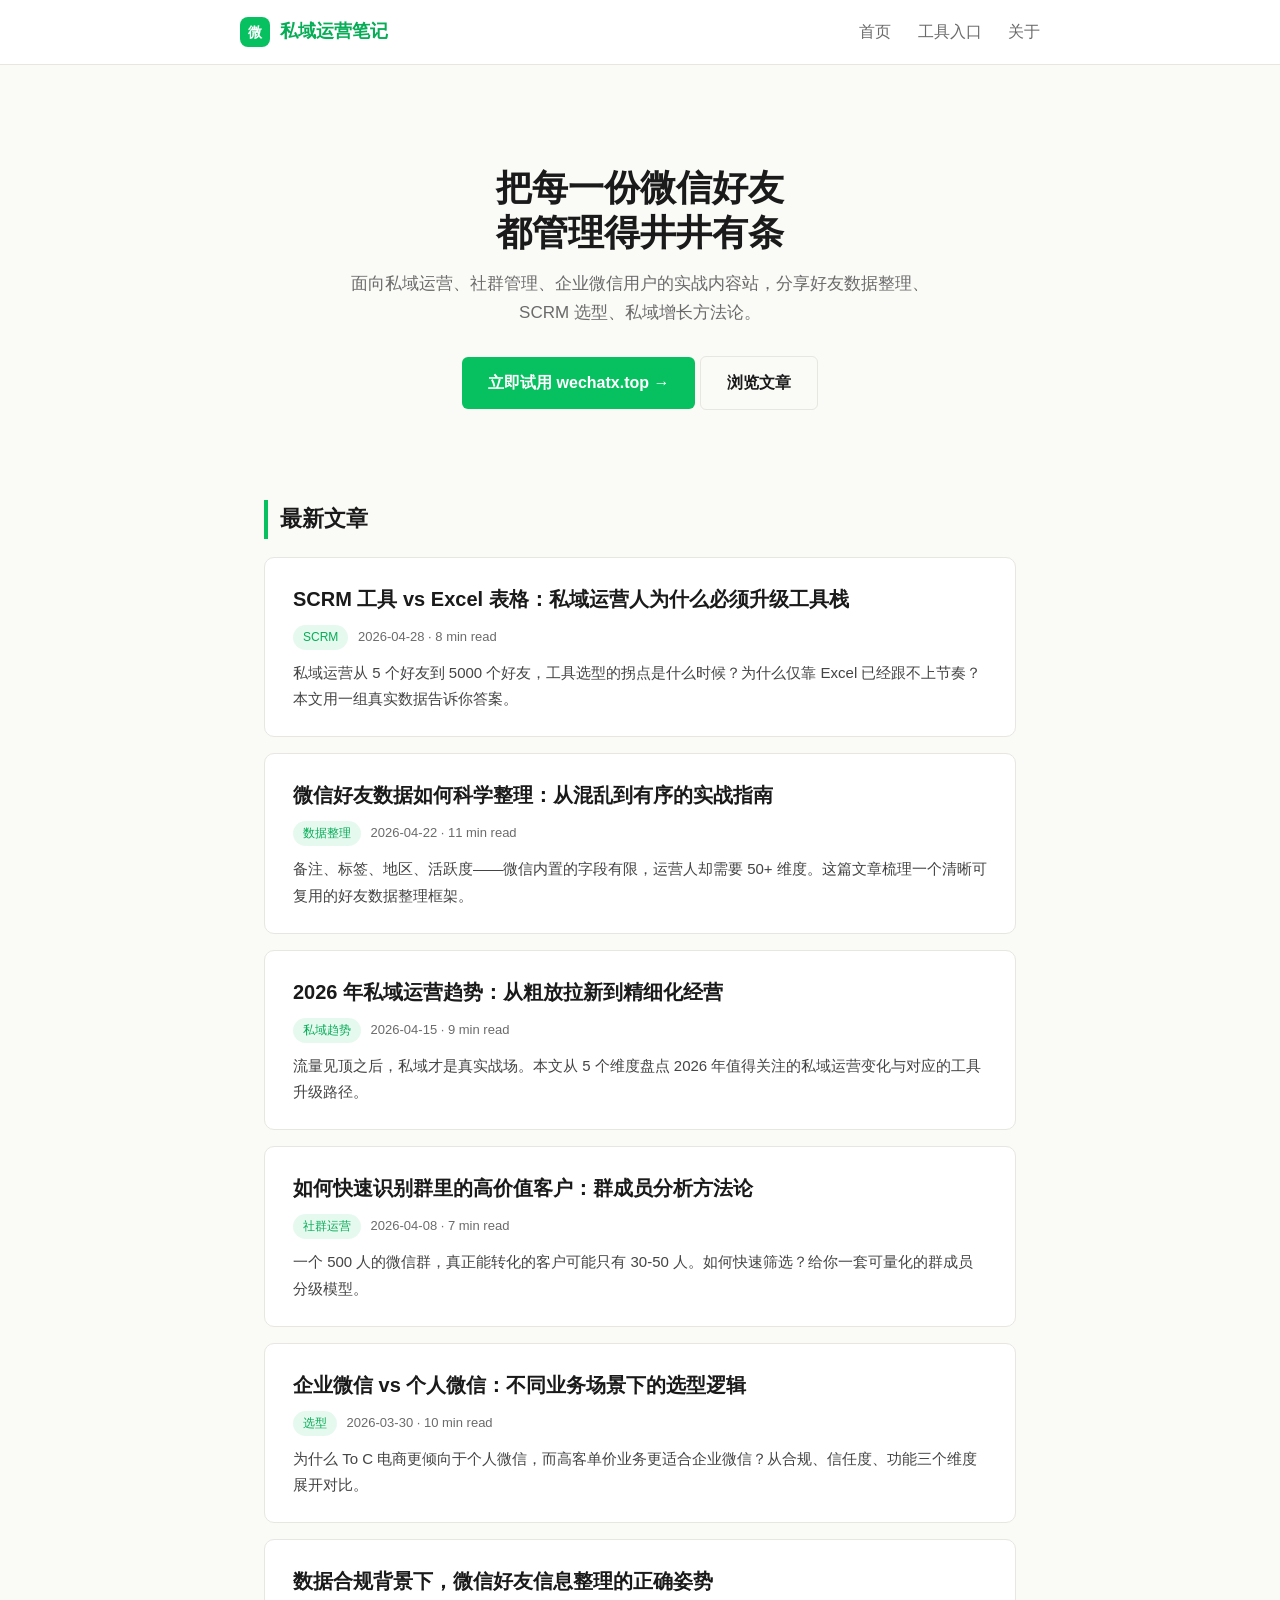
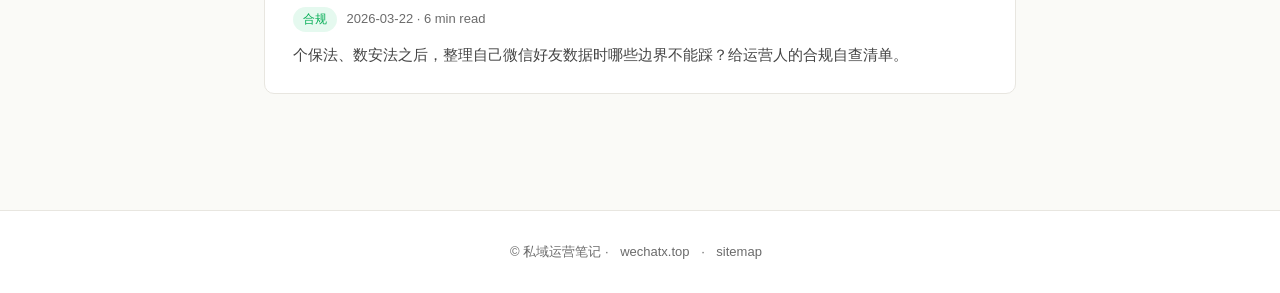
==== index.html @ 39d7f254 "init" ====
<!doctype html>
<html lang="zh-CN">
<head>
<meta charset="utf-8" />
<meta name="viewport" content="width=device-width,initial-scale=1" />
<title>私域运营笔记 · 微信好友数据整理与 SCRM 实战</title>
<meta name="description" content="聚焦微信私域运营、好友数据整理、SCRM 工具实战的内容站，分享一线运营人员的实战经验。" />
<meta name="keywords" content="微信好友提取,微信好友整理,SCRM,私域运营,微信营销,好友导出,客户数据管理" />
<link rel="canonical" href="https://wechatx.top/" />
<meta property="og:title" content="私域运营笔记" />
<meta property="og:description" content="微信私域运营 / 好友数据整理 / SCRM 实战" />
<meta property="og:type" content="website" />
<link rel="stylesheet" href="/assets/style.css" />
</head>
<body>

<header class="nav">
  <div class="inner">
    <a href="/" class="brand"><span class="mk">微</span>私域运营笔记</a>
    <nav class="menu">
      <a href="/">首页</a>
      <a href="https://wechatx.top/" target="_blank">工具入口</a>
      <a href="/posts/about.html">关于</a>
    </nav>
  </div>
</header>

<main class="wrap">
  <section class="hero">
    <h1>把每一份微信好友<br/>都管理得井井有条</h1>
    <p>面向私域运营、社群管理、企业微信用户的实战内容站，分享好友数据整理、SCRM 选型、私域增长方法论。</p>
    <div class="cta">
      <a class="btn" href="https://wechatx.top/" target="_blank">立即试用 wechatx.top →</a>
      <a class="btn ghost" href="#articles">浏览文章</a>
    </div>
  </section>

  <h2 id="articles" style="margin-top:50px;font-size:22px;border-left:4px solid var(--accent);padding-left:12px">最新文章</h2>
  <ul class="post-list">

    <li class="post-item">
      <h2><a href="/posts/scrm-vs-excel.html">SCRM 工具 vs Excel 表格：私域运营人为什么必须升级工具栈</a></h2>
      <div class="meta"><span class="tag">SCRM</span> 2026-04-28 · 8 min read</div>
      <p class="excerpt">私域运营从 5 个好友到 5000 个好友，工具选型的拐点是什么时候？为什么仅靠 Excel 已经跟不上节奏？本文用一组真实数据告诉你答案。</p>
    </li>

    <li class="post-item">
      <h2><a href="/posts/wechat-friend-organize.html">微信好友数据如何科学整理：从混乱到有序的实战指南</a></h2>
      <div class="meta"><span class="tag">数据整理</span> 2026-04-22 · 11 min read</div>
      <p class="excerpt">备注、标签、地区、活跃度——微信内置的字段有限，运营人却需要 50+ 维度。这篇文章梳理一个清晰可复用的好友数据整理框架。</p>
    </li>

    <li class="post-item">
      <h2><a href="/posts/private-traffic-2026.html">2026 年私域运营趋势：从粗放拉新到精细化经营</a></h2>
      <div class="meta"><span class="tag">私域趋势</span> 2026-04-15 · 9 min read</div>
      <p class="excerpt">流量见顶之后，私域才是真实战场。本文从 5 个维度盘点 2026 年值得关注的私域运营变化与对应的工具升级路径。</p>
    </li>

    <li class="post-item">
      <h2><a href="/posts/group-member-analysis.html">如何快速识别群里的高价值客户：群成员分析方法论</a></h2>
      <div class="meta"><span class="tag">社群运营</span> 2026-04-08 · 7 min read</div>
      <p class="excerpt">一个 500 人的微信群，真正能转化的客户可能只有 30-50 人。如何快速筛选？给你一套可量化的群成员分级模型。</p>
    </li>

    <li class="post-item">
      <h2><a href="/posts/enterprise-vs-personal.html">企业微信 vs 个人微信：不同业务场景下的选型逻辑</a></h2>
      <div class="meta"><span class="tag">选型</span> 2026-03-30 · 10 min read</div>
      <p class="excerpt">为什么 To C 电商更倾向于个人微信，而高客单价业务更适合企业微信？从合规、信任度、功能三个维度展开对比。</p>
    </li>

    <li class="post-item">
      <h2><a href="/posts/data-compliance.html">数据合规背景下，微信好友信息整理的正确姿势</a></h2>
      <div class="meta"><span class="tag">合规</span> 2026-03-22 · 6 min read</div>
      <p class="excerpt">个保法、数安法之后，整理自己微信好友数据时哪些边界不能踩？给运营人的合规自查清单。</p>
    </li>

  </ul>
</main>

<footer class="foot">
  © 私域运营笔记 ·
  <a href="https://wechatx.top/" target="_blank">wechatx.top</a> ·
  <a href="/sitemap.xml">sitemap</a>
</footer>
</body>
</html>
---- assets/style.css ----
:root {
  --bg: #fafaf7;
  --ink: #1a1a1a;
  --muted: #6b6b6b;
  --line: #e8e6e0;
  --accent: #07c160;
  --accent-2: #06ad56;
  --paper: #ffffff;
}
* { box-sizing: border-box; }
html, body { margin: 0; padding: 0; }
body {
  font-family: -apple-system, "PingFang SC", "Microsoft YaHei", "Helvetica Neue", sans-serif;
  background: var(--bg);
  color: var(--ink);
  line-height: 1.75;
  font-size: 16px;
}
a { color: var(--accent-2); text-decoration: none; }
a:hover { text-decoration: underline; }

/* nav */
.nav {
  background: var(--paper);
  border-bottom: 1px solid var(--line);
  padding: 16px 24px;
  position: sticky; top: 0; z-index: 100;
}
.nav .inner {
  max-width: 800px; margin: 0 auto;
  display: flex; justify-content: space-between; align-items: center;
}
.nav .brand {
  font-weight: 700; font-size: 18px;
  display: inline-flex; align-items: center; gap: 10px;
}
.nav .brand .mk {
  display: inline-flex; align-items: center; justify-content: center;
  width: 30px; height: 30px; border-radius: 8px;
  background: var(--accent); color: white;
  font-weight: 800; font-size: 14px;
}
.nav .menu a { margin-left: 22px; color: var(--muted); }
.nav .menu a:hover { color: var(--ink); text-decoration: none; }

/* container */
.wrap { max-width: 800px; margin: 0 auto; padding: 40px 24px; }

/* hero */
.hero { padding: 60px 0 40px; text-align: center; }
.hero h1 { font-size: 36px; margin: 0 0 14px; line-height: 1.25; }
.hero p { color: var(--muted); font-size: 17px; max-width: 600px; margin: 0 auto; }
.hero .cta { margin-top: 28px; }

.btn {
  display: inline-block;
  background: var(--accent); color: white;
  padding: 12px 26px; border-radius: 6px;
  font-weight: 600;
  transition: background .15s;
}
.btn:hover { background: var(--accent-2); text-decoration: none; }
.btn.ghost {
  background: transparent; color: var(--ink);
  border: 1px solid var(--line);
}
.btn.ghost:hover { background: var(--paper); }

/* post list */
.post-list { list-style: none; padding: 0; margin: 0; }
.post-item {
  background: var(--paper);
  border: 1px solid var(--line);
  border-radius: 10px;
  padding: 24px 28px;
  margin-bottom: 16px;
  transition: transform .15s, box-shadow .15s;
}
.post-item:hover {
  transform: translateY(-2px);
  box-shadow: 0 6px 24px -10px rgba(0,0,0,0.08);
}
.post-item h2 { margin: 0 0 8px; font-size: 20px; }
.post-item h2 a { color: var(--ink); }
.post-item .meta { color: var(--muted); font-size: 13px; margin-bottom: 10px; }
.post-item .excerpt { color: #444; font-size: 15px; margin: 0; }
.post-item .tag {
  display: inline-block; background: rgba(7,193,96,0.1);
  color: var(--accent-2); padding: 2px 10px; border-radius: 999px;
  font-size: 12px; margin-right: 6px;
}

/* article */
article.post {
  background: var(--paper);
  border: 1px solid var(--line);
  border-radius: 10px;
  padding: 50px 60px;
}
article.post h1 {
  font-size: 30px; margin: 0 0 12px; line-height: 1.3;
}
article.post .meta {
  color: var(--muted); font-size: 13px;
  border-bottom: 1px solid var(--line);
  padding-bottom: 18px; margin-bottom: 30px;
}
article.post h2 {
  font-size: 22px; margin: 36px 0 14px;
  padding-left: 12px;
  border-left: 4px solid var(--accent);
}
article.post h3 { font-size: 18px; margin: 28px 0 10px; }
article.post p { margin: 0 0 18px; color: #2a2a2a; }
article.post blockquote {
  margin: 20px 0; padding: 14px 20px;
  border-left: 4px solid var(--accent);
  background: rgba(7,193,96,0.04);
  color: #444;
}
article.post ul, article.post ol { padding-left: 24px; }
article.post li { margin-bottom: 6px; }
article.post code {
  background: #f5f3ed; padding: 2px 6px; border-radius: 4px;
  font-family: ui-monospace, "SF Mono", monospace; font-size: 14px;
}
article.post .cta-box {
  margin-top: 40px;
  padding: 24px;
  background: linear-gradient(135deg, rgba(7,193,96,0.06) 0%, rgba(6,173,86,0.03) 100%);
  border: 1px solid rgba(7,193,96,0.18);
  border-radius: 10px;
  text-align: center;
}
article.post .cta-box h3 { margin: 0 0 10px; border: 0; padding: 0; }
article.post .cta-box p { color: var(--muted); margin: 0 0 16px; }

article.post table {
  width: 100%; border-collapse: collapse; margin: 16px 0;
}
article.post th, article.post td {
  padding: 10px 14px; border: 1px solid var(--line);
  text-align: left; font-size: 14px;
}
article.post th { background: #f5f3ed; }

.back {
  display: inline-block;
  margin-bottom: 20px;
  color: var(--muted);
  font-size: 14px;
}

/* footer */
footer.foot {
  border-top: 1px solid var(--line);
  padding: 30px 24px;
  text-align: center;
  color: var(--muted);
  font-size: 13px;
  background: var(--paper);
  margin-top: 60px;
}
footer.foot a { color: var(--muted); margin: 0 8px; }

/* responsive */
@media (max-width: 720px) {
  .hero h1 { font-size: 28px; }
  article.post { padding: 30px 24px; }
  .nav .menu a { margin-left: 14px; font-size: 14px; }
}
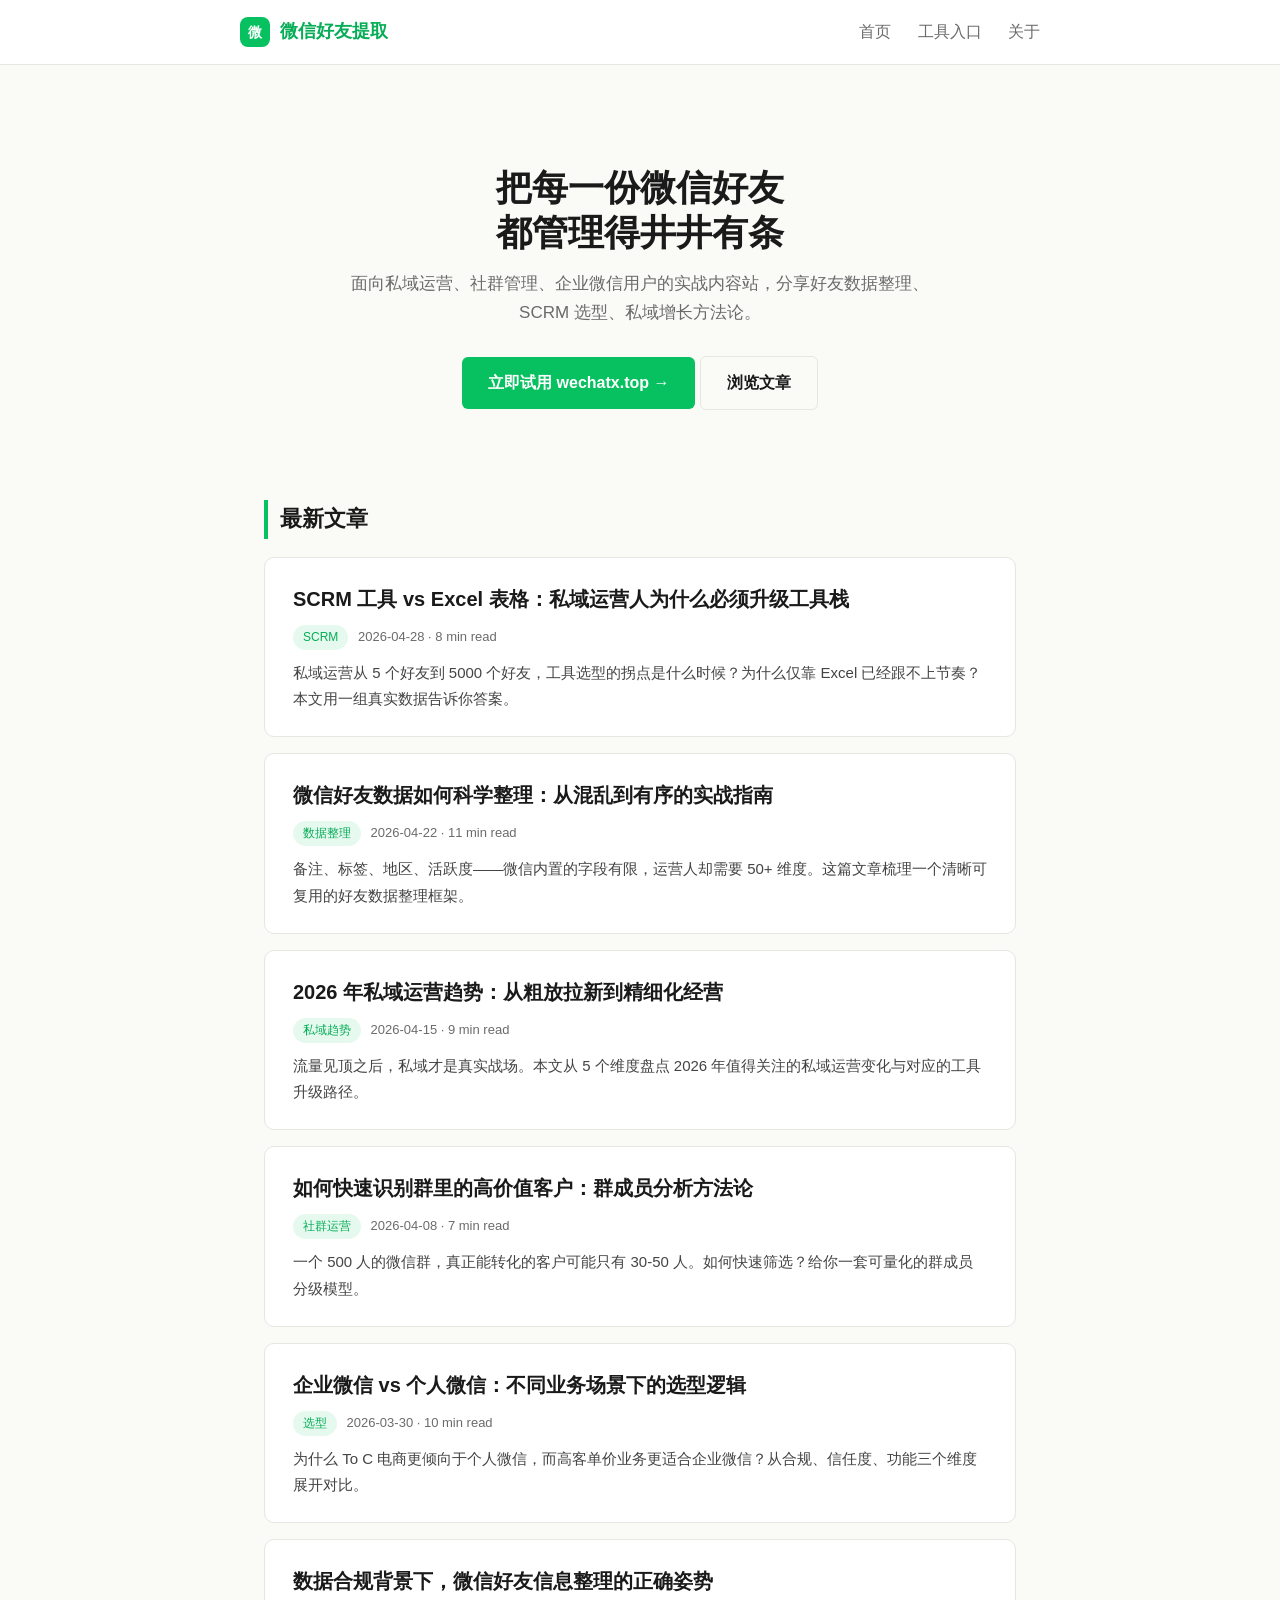
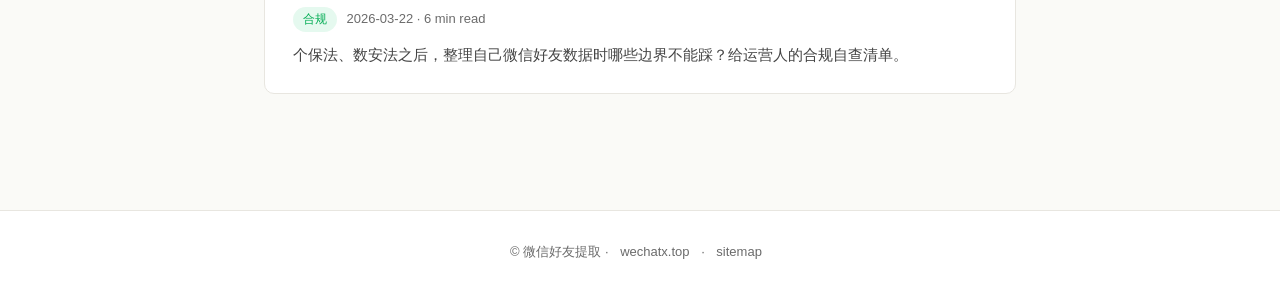
==== commit b84a0322: "rebrand to 微信好友提取" ====
--- a/index.html
+++ b/index.html
@@ -1,9 +1,9 @@
-<!doctype html>
+﻿<!doctype html>
 <html lang="zh-CN">
 <head>
 <meta charset="utf-8" />
 <meta name="viewport" content="width=device-width,initial-scale=1" />
-<title>私域运营笔记 · 微信好友数据整理与 SCRM 实战</title>
+<title>微信好友提取 · 私域运营笔记</title>
 <meta name="description" content="聚焦微信私域运营、好友数据整理、SCRM 工具实战的内容站，分享一线运营人员的实战经验。" />
 <meta name="keywords" content="微信好友提取,微信好友整理,SCRM,私域运营,微信营销,好友导出,客户数据管理" />
 <link rel="canonical" href="https://wechatx.top/" />
@@ -16,7 +16,7 @@
 
 <header class="nav">
   <div class="inner">
-    <a href="/" class="brand"><span class="mk">微</span>私域运营笔记</a>
+    <a href="/" class="brand"><span class="mk">微</span>微信好友提取</a>
     <nav class="menu">
       <a href="/">首页</a>
       <a href="https://wechatx.top/" target="_blank">工具入口</a>
@@ -78,7 +78,7 @@
 </main>
 
 <footer class="foot">
-  © 私域运营笔记 ·
+  © 微信好友提取 ·
   <a href="https://wechatx.top/" target="_blank">wechatx.top</a> ·
   <a href="/sitemap.xml">sitemap</a>
 </footer>
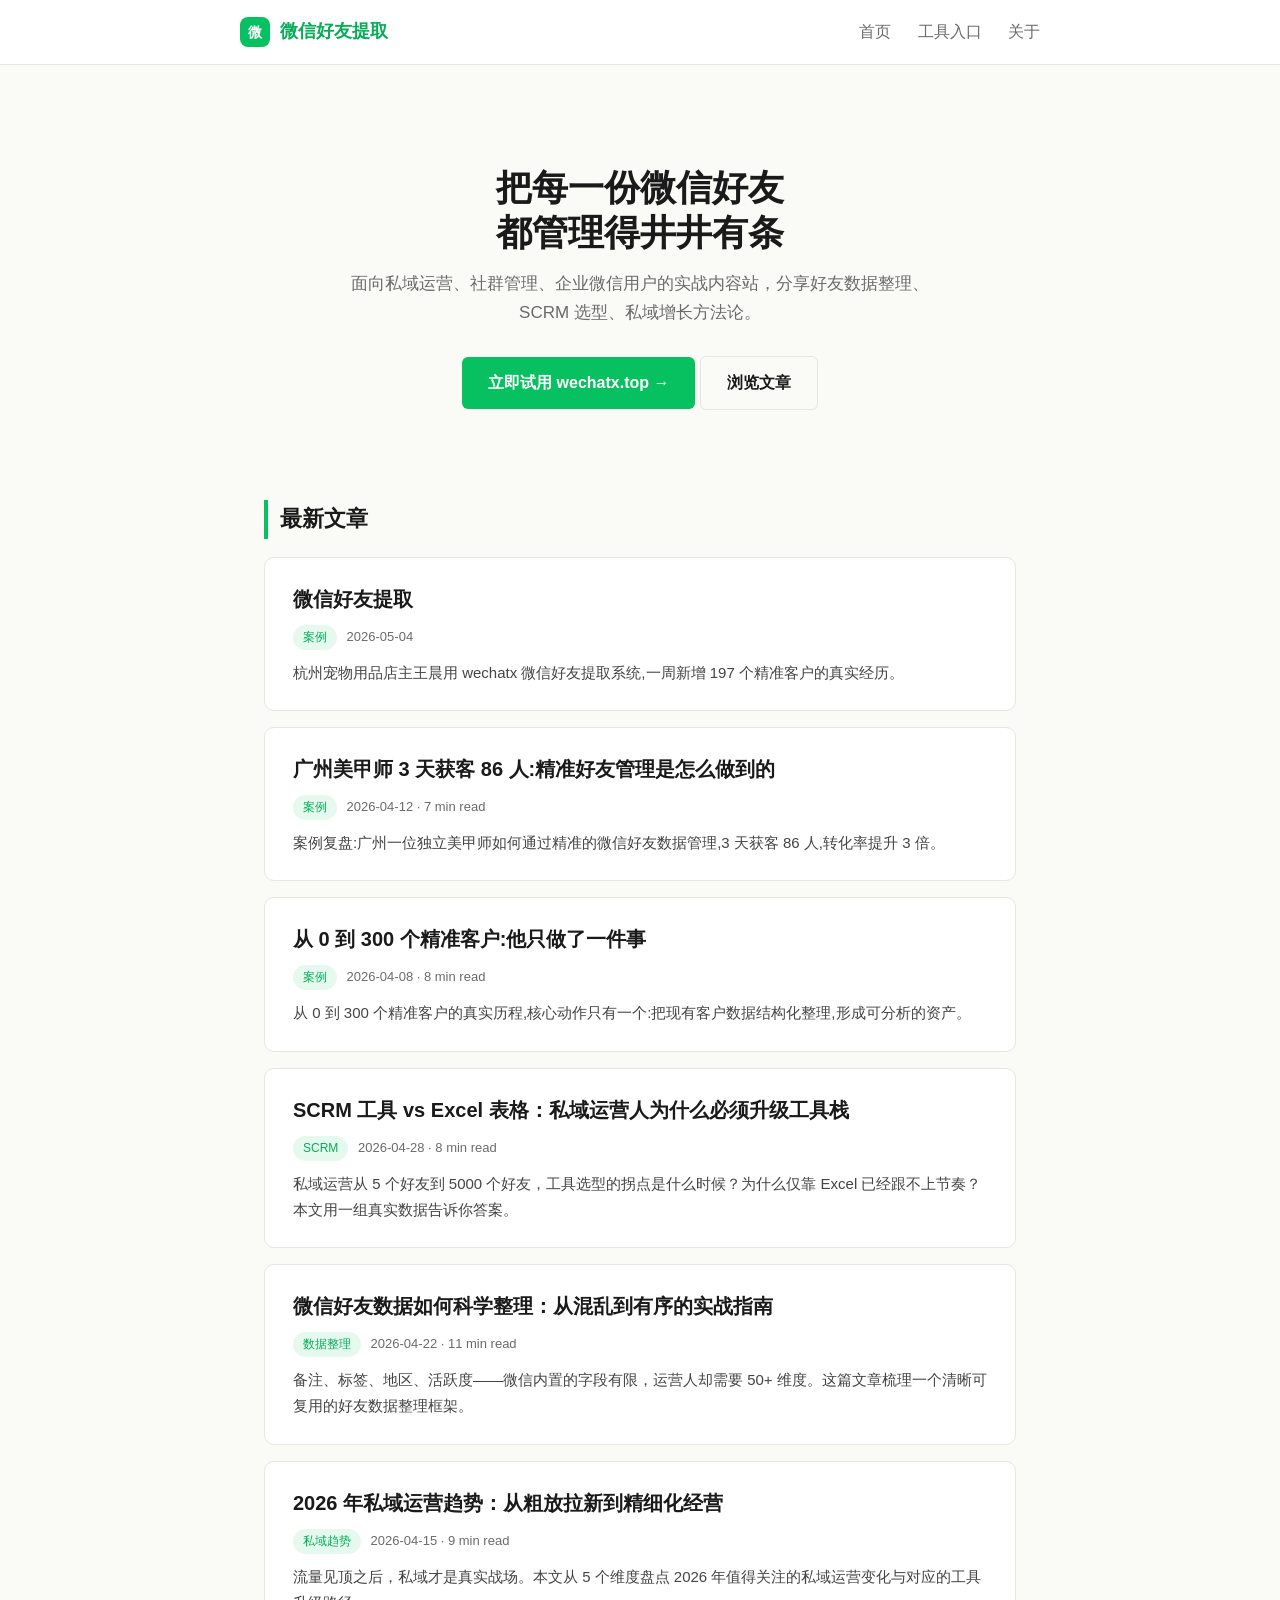
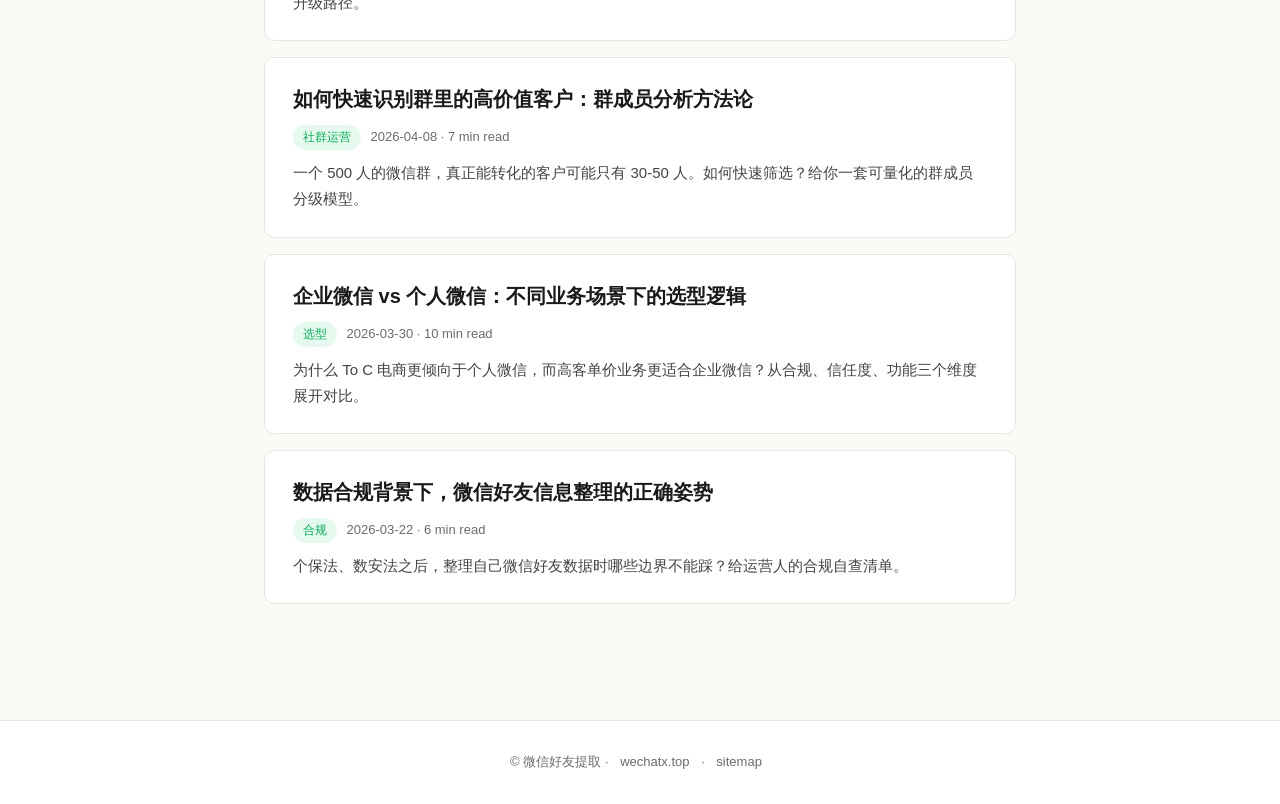
==== commit 765a92ae: "add 3 case posts" ====
--- a/index.html
+++ b/index.html
@@ -4,7 +4,7 @@
 <meta charset="utf-8" />
 <meta name="viewport" content="width=device-width,initial-scale=1" />
 <title>微信好友提取 · 私域运营笔记</title>
-<meta name="description" content="聚焦微信私域运营、好友数据整理、SCRM 工具实战的内容站，分享一线运营人员的实战经验。" />
+<meta name="description" content="微信好友提取工具,助力精准获客、私域运营、社群拓展,高效整理微信好友数据。" />
 <meta name="keywords" content="微信好友提取,微信好友整理,SCRM,私域运营,微信营销,好友导出,客户数据管理" />
 <link rel="canonical" href="https://wechatx.top/" />
 <meta property="og:title" content="私域运营笔记" />
@@ -37,6 +37,24 @@
 
   <h2 id="articles" style="margin-top:50px;font-size:22px;border-left:4px solid var(--accent);padding-left:12px">最新文章</h2>
   <ul class="post-list">
+
+    <li class="post-item">
+      <h2><a href="/posts/case-pet-shop.html">微信好友提取</a></h2>
+      <div class="meta"><span class="tag">案例</span> 2026-05-04</div>
+      <p class="excerpt">杭州宠物用品店主王晨用 wechatx 微信好友提取系统,一周新增 197 个精准客户的真实经历。</p>
+    </li>
+
+    <li class="post-item">
+      <h2><a href="/posts/case-meinail-86.html">广州美甲师 3 天获客 86 人:精准好友管理是怎么做到的</a></h2>
+      <div class="meta"><span class="tag">案例</span> 2026-04-12 · 7 min read</div>
+      <p class="excerpt">案例复盘:广州一位独立美甲师如何通过精准的微信好友数据管理,3 天获客 86 人,转化率提升 3 倍。</p>
+    </li>
+
+    <li class="post-item">
+      <h2><a href="/posts/case-300-customers.html">从 0 到 300 个精准客户:他只做了一件事</a></h2>
+      <div class="meta"><span class="tag">案例</span> 2026-04-08 · 8 min read</div>
+      <p class="excerpt">从 0 到 300 个精准客户的真实历程,核心动作只有一个:把现有客户数据结构化整理,形成可分析的资产。</p>
+    </li>
 
     <li class="post-item">
       <h2><a href="/posts/scrm-vs-excel.html">SCRM 工具 vs Excel 表格：私域运营人为什么必须升级工具栈</a></h2>
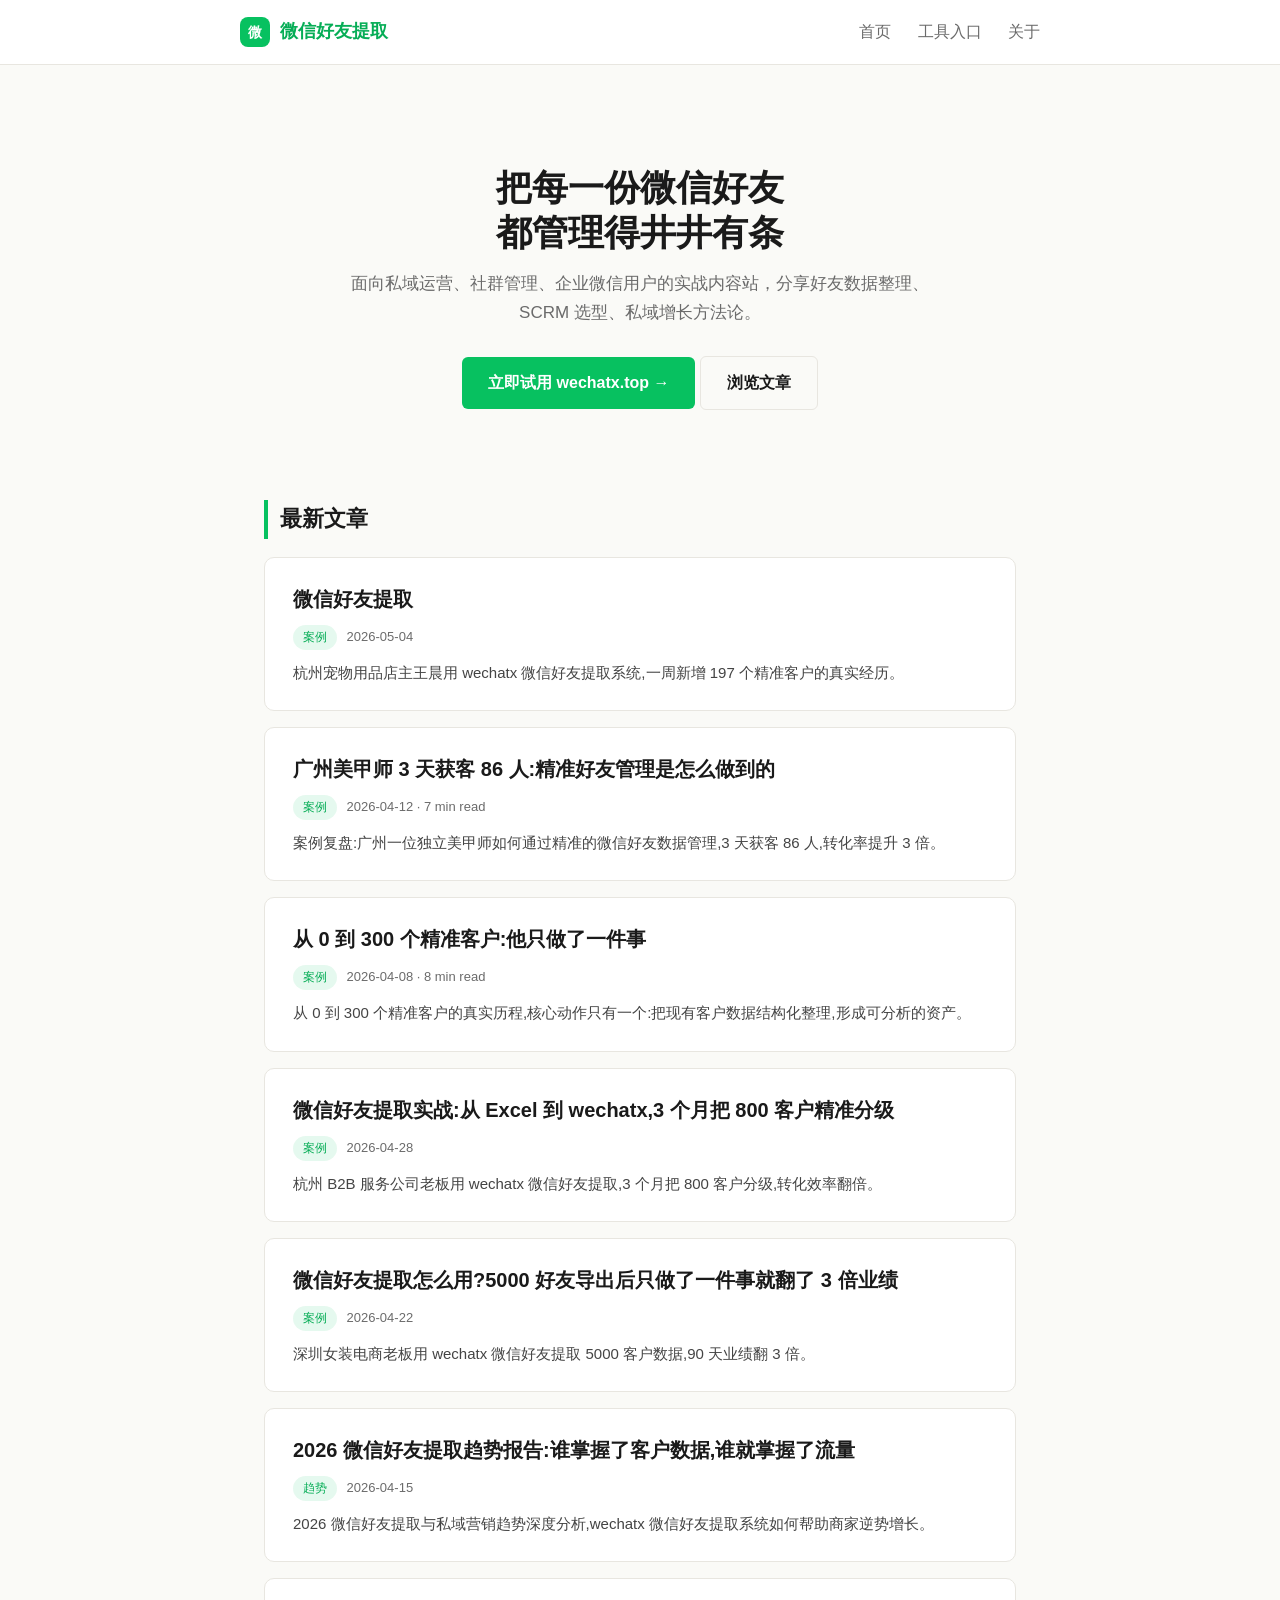
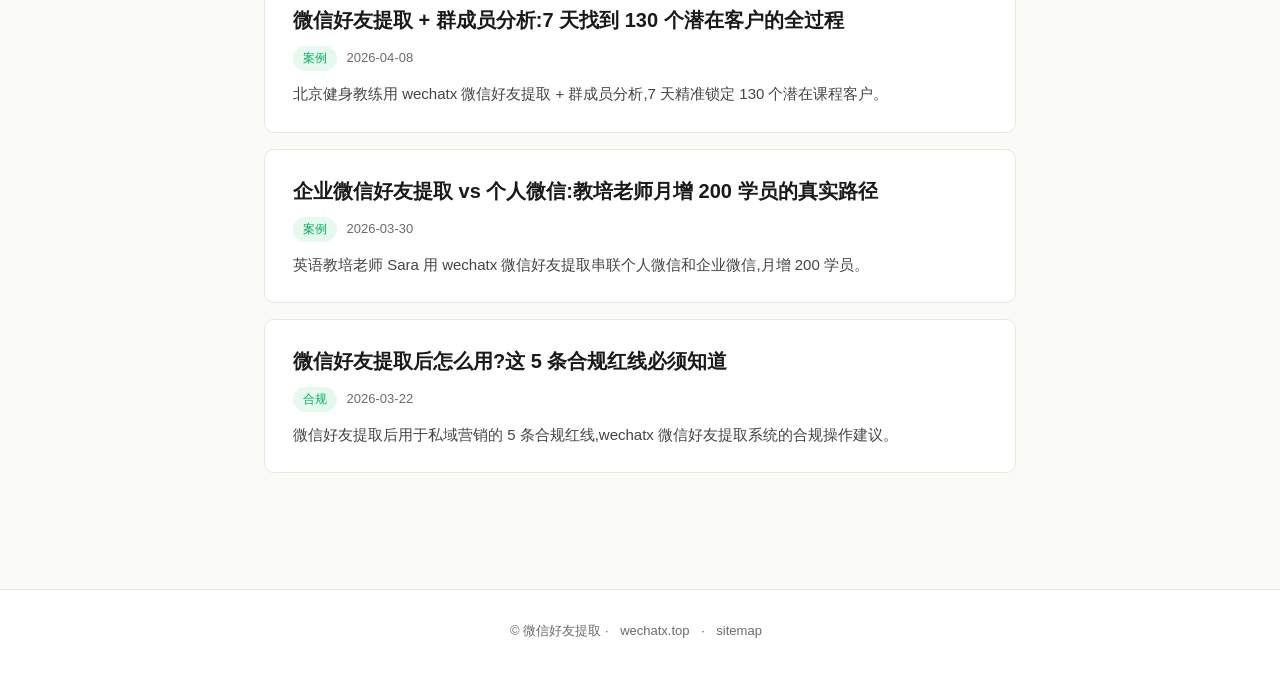
==== commit 9e0b6736: "rewrite 6 posts with wechatx case style" ====
--- a/index.html
+++ b/index.html
@@ -57,39 +57,39 @@
     </li>
 
     <li class="post-item">
-      <h2><a href="/posts/scrm-vs-excel.html">SCRM 工具 vs Excel 表格：私域运营人为什么必须升级工具栈</a></h2>
-      <div class="meta"><span class="tag">SCRM</span> 2026-04-28 · 8 min read</div>
-      <p class="excerpt">私域运营从 5 个好友到 5000 个好友，工具选型的拐点是什么时候？为什么仅靠 Excel 已经跟不上节奏？本文用一组真实数据告诉你答案。</p>
+      <h2><a href="/posts/scrm-vs-excel.html">微信好友提取实战:从 Excel 到 wechatx,3 个月把 800 客户精准分级</a></h2>
+      <div class="meta"><span class="tag">案例</span> 2026-04-28</div>
+      <p class="excerpt">杭州 B2B 服务公司老板用 wechatx 微信好友提取,3 个月把 800 客户分级,转化效率翻倍。</p>
     </li>
 
     <li class="post-item">
-      <h2><a href="/posts/wechat-friend-organize.html">微信好友数据如何科学整理：从混乱到有序的实战指南</a></h2>
-      <div class="meta"><span class="tag">数据整理</span> 2026-04-22 · 11 min read</div>
-      <p class="excerpt">备注、标签、地区、活跃度——微信内置的字段有限，运营人却需要 50+ 维度。这篇文章梳理一个清晰可复用的好友数据整理框架。</p>
+      <h2><a href="/posts/wechat-friend-organize.html">微信好友提取怎么用?5000 好友导出后只做了一件事就翻了 3 倍业绩</a></h2>
+      <div class="meta"><span class="tag">案例</span> 2026-04-22</div>
+      <p class="excerpt">深圳女装电商老板用 wechatx 微信好友提取 5000 客户数据,90 天业绩翻 3 倍。</p>
     </li>
 
     <li class="post-item">
-      <h2><a href="/posts/private-traffic-2026.html">2026 年私域运营趋势：从粗放拉新到精细化经营</a></h2>
-      <div class="meta"><span class="tag">私域趋势</span> 2026-04-15 · 9 min read</div>
-      <p class="excerpt">流量见顶之后，私域才是真实战场。本文从 5 个维度盘点 2026 年值得关注的私域运营变化与对应的工具升级路径。</p>
+      <h2><a href="/posts/private-traffic-2026.html">2026 微信好友提取趋势报告:谁掌握了客户数据,谁就掌握了流量</a></h2>
+      <div class="meta"><span class="tag">趋势</span> 2026-04-15</div>
+      <p class="excerpt">2026 微信好友提取与私域营销趋势深度分析,wechatx 微信好友提取系统如何帮助商家逆势增长。</p>
     </li>
 
     <li class="post-item">
-      <h2><a href="/posts/group-member-analysis.html">如何快速识别群里的高价值客户：群成员分析方法论</a></h2>
-      <div class="meta"><span class="tag">社群运营</span> 2026-04-08 · 7 min read</div>
-      <p class="excerpt">一个 500 人的微信群，真正能转化的客户可能只有 30-50 人。如何快速筛选？给你一套可量化的群成员分级模型。</p>
+      <h2><a href="/posts/group-member-analysis.html">微信好友提取 + 群成员分析:7 天找到 130 个潜在客户的全过程</a></h2>
+      <div class="meta"><span class="tag">案例</span> 2026-04-08</div>
+      <p class="excerpt">北京健身教练用 wechatx 微信好友提取 + 群成员分析,7 天精准锁定 130 个潜在课程客户。</p>
     </li>
 
     <li class="post-item">
-      <h2><a href="/posts/enterprise-vs-personal.html">企业微信 vs 个人微信：不同业务场景下的选型逻辑</a></h2>
-      <div class="meta"><span class="tag">选型</span> 2026-03-30 · 10 min read</div>
-      <p class="excerpt">为什么 To C 电商更倾向于个人微信，而高客单价业务更适合企业微信？从合规、信任度、功能三个维度展开对比。</p>
+      <h2><a href="/posts/enterprise-vs-personal.html">企业微信好友提取 vs 个人微信:教培老师月增 200 学员的真实路径</a></h2>
+      <div class="meta"><span class="tag">案例</span> 2026-03-30</div>
+      <p class="excerpt">英语教培老师 Sara 用 wechatx 微信好友提取串联个人微信和企业微信,月增 200 学员。</p>
     </li>
 
     <li class="post-item">
-      <h2><a href="/posts/data-compliance.html">数据合规背景下，微信好友信息整理的正确姿势</a></h2>
-      <div class="meta"><span class="tag">合规</span> 2026-03-22 · 6 min read</div>
-      <p class="excerpt">个保法、数安法之后，整理自己微信好友数据时哪些边界不能踩？给运营人的合规自查清单。</p>
+      <h2><a href="/posts/data-compliance.html">微信好友提取后怎么用?这 5 条合规红线必须知道</a></h2>
+      <div class="meta"><span class="tag">合规</span> 2026-03-22</div>
+      <p class="excerpt">微信好友提取后用于私域营销的 5 条合规红线,wechatx 微信好友提取系统的合规操作建议。</p>
     </li>
 
   </ul>
